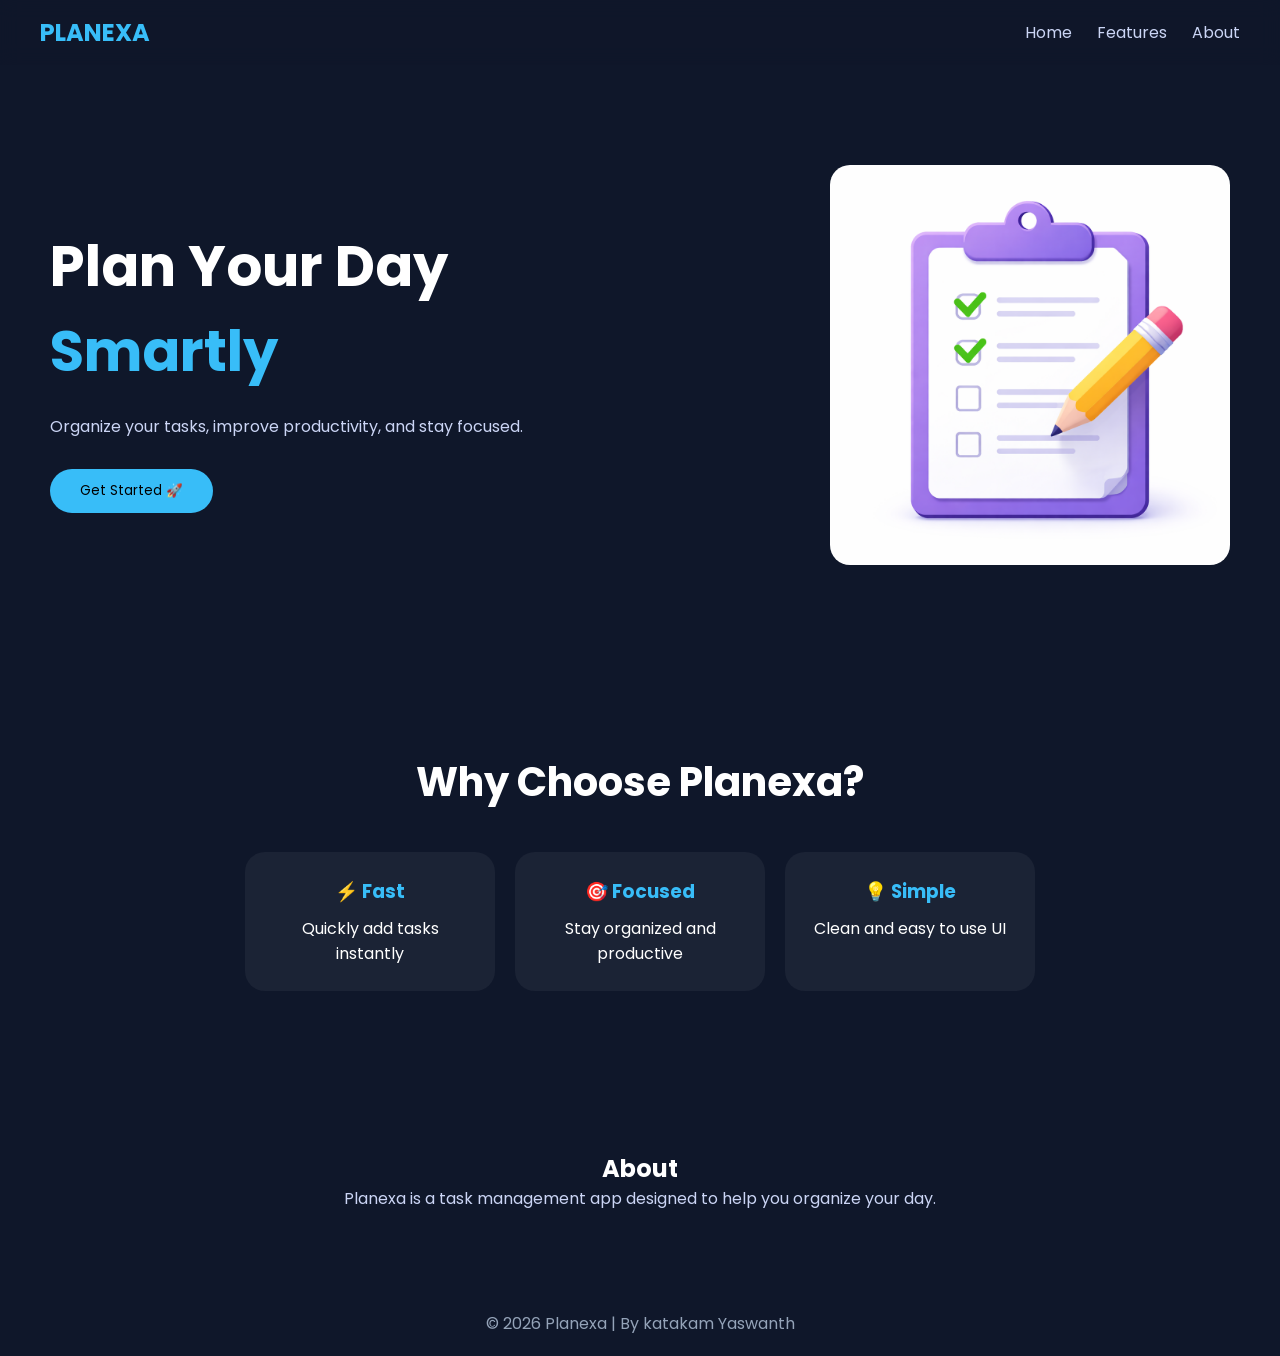
==== app.html @ 07accfc5 "uploded-planexa tasks and features" ====
<!DOCTYPE html>
<html lang="en">
<head>
  <meta charset="UTF-8">
  <meta name="viewport" content="width=device-width, initial-scale=1.0">
  <title>Planexa</title>

  <link href="https://fonts.googleapis.com/css2?family=Poppins:wght@300;500;700&display=swap" rel="stylesheet">

  <link rel="stylesheet" href="a.style.css">
</head>

<body>

  <!-- 🔥 NAVBAR -->
  <nav class="navbar">
    <h2>PLANEXA</h2>
    <div class="nav-links">
      <a href="#home">Home</a>
      <a href="#features">Features</a>
      <a href="#about">About</a>
    </div>
  </nav>

  <!-- 🚀 HOME -->
  <section id="home" class="hero">
    <div class="hero-text">
      <h1>Plan Your Day <span>Smartly</span></h1>
      <p>Organize your tasks, improve productivity, and stay focused.</p>
      <button onclick="startApp()">Get Started 🚀</button>
    </div>

    <div class="hero-image">
      <img src="./clipboard.png" alt="preview">
    </div>
  </section>

  <!-- 🎯 FEATURES -->
  <section id="features" class="features">
    <h2>Why Choose Planexa?</h2>

    <div class="cards">
      <div class="card">
        <h3>⚡ Fast</h3>
        <p>Quickly add tasks instantly</p>
      </div>

      <div class="card">
        <h3>🎯 Focused</h3>
        <p>Stay organized and productive</p>
      </div>

      <div class="card">
        <h3>💡 Simple</h3>
        <p>Clean and easy to use UI</p>
      </div>
    </div>
  </section>

  <!-- 💡 ABOUT -->
  <section id="about" class="about">
    <h2>About</h2>
    <p>
      Planexa is a task management app designed to help you
      organize your day.
    </p>
  </section>

  <!-- 🔚 FOOTER -->
  <footer>
    © 2026 Planexa | By katakam Yaswanth 
  </footer>

  <script>
    function startApp() {
      window.location.href = "index.html"; // your todo app page
    }
  </script>

</body>
</html>
---- a.style.css ----
* {
  margin: 0;
  padding: 0;
  box-sizing: border-box;
  font-family: 'Poppins', sans-serif;
}

html {
  scroll-behavior: smooth;
}

body {
  background: #0f172a;
  color: white;
}

/* 🔥 NAVBAR */
.navbar {
  position: sticky;
  top: 0;
  display: flex;
  justify-content: space-between;
  align-items: center;
  padding: 15px 40px;
  background: rgba(15,23,42,0.8);
  backdrop-filter: blur(10px);
  z-index: 1000;
}

.navbar h2 {
  color: #38bdf8;
}

.nav-links {
  display: flex;
  gap: 25px;
}

.nav-links a {
  text-decoration: none;
  color: #cbd5f5;
  position: relative;
  transition: 0.3s;
}

.nav-links a:hover {
  color: white;
}

.nav-links a::after {
  content: '';
  position: absolute;
  width: 0%;
  height: 2px;
  background: #38bdf8;
  left: 0;
  bottom: -5px;
  transition: 0.3s;
}

.nav-links a:hover::after {
  width: 100%;
}

/* 🚀 HERO */
.hero {
  display: flex;
  justify-content: space-between;
  align-items: center;
  padding: 100px 50px;
  flex-wrap: wrap;
}

.hero-text {
  max-width: 500px;
}

.hero-text h1 {
  font-size: 3.5rem;
  margin-bottom: 20px;
}

.hero-text span {
  color: #38bdf8;
}

.hero-text p {
  margin-bottom: 30px;
  color: #cbd5f5;
}

.hero-text button {
  padding: 12px 30px;
  border-radius: 30px;
  border: none;
  background: #38bdf8;
  cursor: pointer;
  transition: 0.3s;
}

.hero-text button:hover {
  transform: scale(1.1);
  box-shadow: 0 0 20px #38bdf8;
}

.hero-image {
  width: 400px;
}

.hero-image img {
  width: 100%;
  border-radius: 20px;
}

/* 🎯 FEATURES */
.features {
  padding: 80px 50px;
  text-align: center;
}

.features h2 {
  font-size: 2.5rem;
  margin-bottom: 40px;
}

.cards {
  display: flex;
  gap: 20px;
  justify-content: center;
  flex-wrap: wrap;
}

.card {
  background: rgba(255,255,255,0.05);
  padding: 25px;
  border-radius: 20px;
  width: 250px;
  transition: 0.3s;
}

.card:hover {
  transform: translateY(-10px);
  box-shadow: 0 10px 30px rgba(0,0,0,0.5);
}

.card h3 {
  color: #38bdf8;
  margin-bottom: 10px;
}

/* 💡 ABOUT */
.about {
  padding: 80px 20px;
  text-align: center;
}

.about p {
  max-width: 600px;
  margin: auto;
  color: #cbd5f5;
}

/* 🔚 FOOTER */
footer {
  text-align: center;
  padding: 20px;
  color: #94a3b8;
}
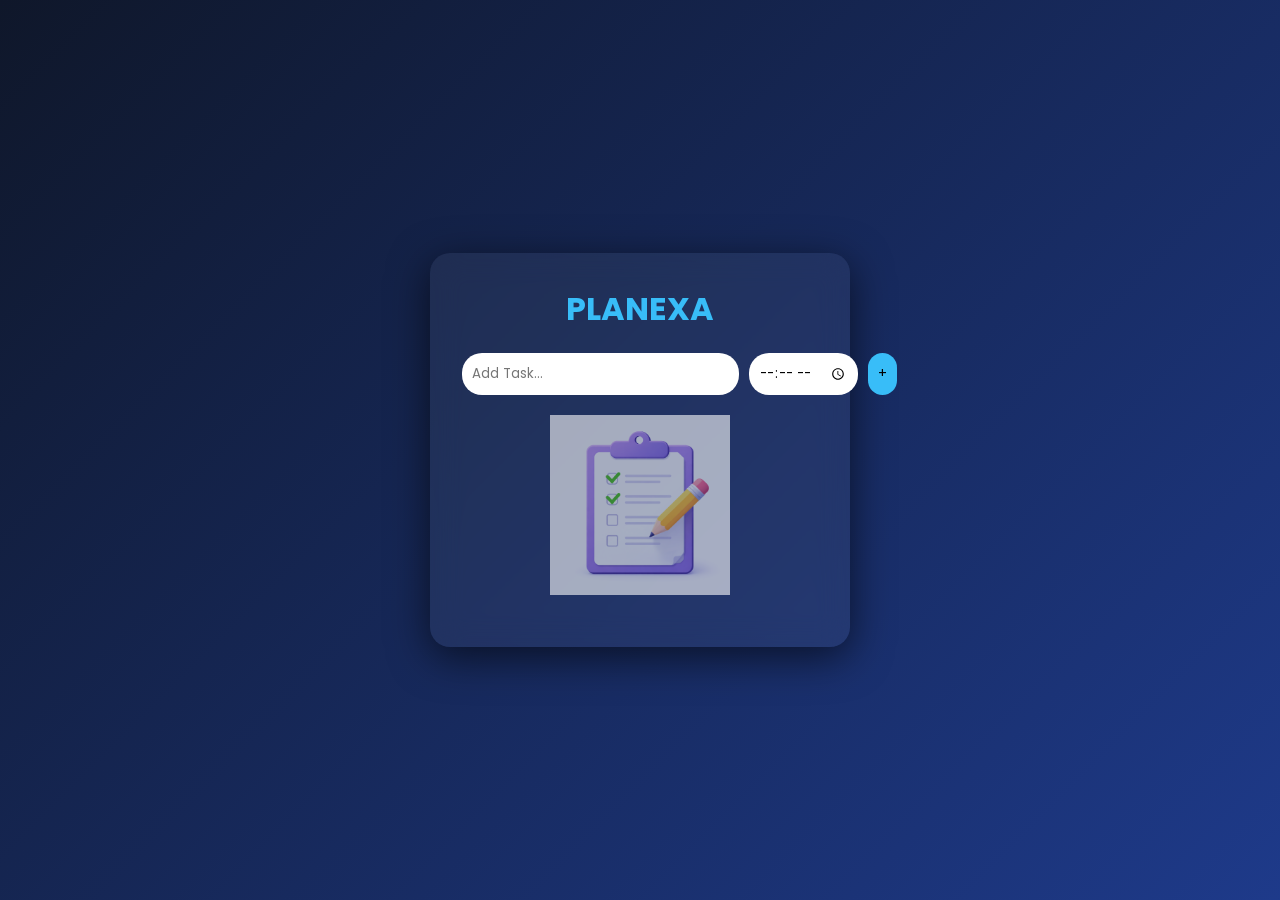
==== commit efb36900: "Add files via upload" ====
--- a/app.html
+++ b/app.html
@@ -3,79 +3,207 @@
 <head>
   <meta charset="UTF-8">
   <meta name="viewport" content="width=device-width, initial-scale=1.0">
-  <title>Planexa</title>
-
-  <link href="https://fonts.googleapis.com/css2?family=Poppins:wght@300;500;700&display=swap" rel="stylesheet">
-
-  <link rel="stylesheet" href="a.style.css">
+  <title>Planexa App</title>
+
+  <link href="https://fonts.googleapis.com/css2?family=Poppins&display=swap" rel="stylesheet">
+
+  <style>
+    * {
+      margin: 0;
+      padding: 0;
+      box-sizing: border-box;
+      font-family: 'Poppins', sans-serif;
+    }
+
+    body {
+      display: flex;
+      justify-content: center;
+      align-items: center;
+      min-height: 100vh;
+      background: linear-gradient(135deg, #0f172a, #1e3a8a);
+    }
+
+    .todo-app {
+      width: 100%;
+      max-width: 420px;
+      padding: 2rem;
+      border-radius: 20px;
+      background: rgba(255,255,255,0.05);
+      backdrop-filter: blur(15px);
+      box-shadow: 0 10px 40px rgba(0,0,0,0.6);
+      color: white;
+    }
+
+    h1 {
+      text-align: center;
+      margin-bottom: 20px;
+      color: #38bdf8;
+    }
+
+    .input-area {
+      display: flex;
+      gap: 10px;
+      margin-bottom: 20px;
+    }
+
+    input, button {
+      border: none;
+      outline: none;
+      border-radius: 20px;
+      padding: 10px;
+    }
+
+    #task-input {
+      flex: 1;
+    }
+
+    #task-time {
+      width: 120px;
+    }
+
+    button {
+      background: #38bdf8;
+      cursor: pointer;
+    }
+
+    ul {
+      list-style: none;
+    }
+
+    li {
+      display: flex;
+      align-items: center;
+      justify-content: space-between;
+      background: rgba(255,255,255,0.08);
+      padding: 10px;
+      border-radius: 10px;
+      margin-bottom: 10px;
+    }
+
+    .completed {
+      text-decoration: line-through;
+      opacity: 0.5;
+    }
+
+    .task-time {
+      font-size: 0.8rem;
+      color: #cbd5f5;
+    }
+
+    .delete-btn {
+      cursor: pointer;
+      background: none;
+      font-size: 1rem;
+    }
+
+    .empty-image {
+  display: block;
+  margin: 20px auto;
+  height: 180px;
+  opacity: 0.6;
+}
+
+  </style>
 </head>
 
 <body>
 
-  <!-- 🔥 NAVBAR -->
-  <nav class="navbar">
-    <h2>PLANEXA</h2>
-    <div class="nav-links">
-      <a href="#home">Home</a>
-      <a href="#features">Features</a>
-      <a href="#about">About</a>
-    </div>
-  </nav>
-
-  <!-- 🚀 HOME -->
-  <section id="home" class="hero">
-    <div class="hero-text">
-      <h1>Plan Your Day <span>Smartly</span></h1>
-      <p>Organize your tasks, improve productivity, and stay focused.</p>
-      <button onclick="startApp()">Get Started 🚀</button>
-    </div>
-
-    <div class="hero-image">
-      <img src="./clipboard.png" alt="preview">
-    </div>
-  </section>
-
-  <!-- 🎯 FEATURES -->
-  <section id="features" class="features">
-    <h2>Why Choose Planexa?</h2>
-
-    <div class="cards">
-      <div class="card">
-        <h3>⚡ Fast</h3>
-        <p>Quickly add tasks instantly</p>
-      </div>
-
-      <div class="card">
-        <h3>🎯 Focused</h3>
-        <p>Stay organized and productive</p>
-      </div>
-
-      <div class="card">
-        <h3>💡 Simple</h3>
-        <p>Clean and easy to use UI</p>
-      </div>
-    </div>
-  </section>
-
-  <!-- 💡 ABOUT -->
-  <section id="about" class="about">
-    <h2>About</h2>
-    <p>
-      Planexa is a task management app designed to help you
-      organize your day.
-    </p>
-  </section>
-
-  <!-- 🔚 FOOTER -->
-  <footer>
-    © 2026 Planexa | By katakam Yaswanth 
-  </footer>
-
-  <script>
-    function startApp() {
-      window.location.href = "index.html"; // your todo app page
-    }
-  </script>
+<div class="todo-app">
+  <h1>PLANEXA</h1>
+
+  <form class="input-area">
+    <input type="text" id="task-input" placeholder="Add Task...">
+    <input type="time" id="task-time">
+    <button type="submit">+</button>
+  </form>
+  
+  <ul id="task-list"></ul>
+  <img class="empty-image" src="./clipboard.png" alt="empty">
+</div>
+
+<script>
+document.addEventListener('DOMContentLoaded', () => {
+
+  const taskInput = document.getElementById('task-input');
+  const taskTime = document.getElementById('task-time');
+  const taskList = document.getElementById('task-list');
+  const emptyImage = document.querySelector('.empty-image');
+
+  /* 🔥 SHOW / HIDE IMAGE */
+  function toggleEmptyState() {
+    emptyImage.style.display =
+      taskList.children.length === 0 ? 'block' : 'none';
+  }
+
+  /* 💾 SAVE */
+  function saveTasks() {
+    localStorage.setItem('tasks', taskList.innerHTML);
+  }
+
+  /* 📥 LOAD */
+  function loadTasks() {
+    taskList.innerHTML = localStorage.getItem('tasks') || '';
+
+    document.querySelectorAll('.checkbox').forEach(cb => {
+      cb.addEventListener('change', handleCheck);
+    });
+
+    document.querySelectorAll('.delete-btn').forEach(btn => {
+      btn.addEventListener('click', deleteTask);
+    });
+
+    toggleEmptyState(); // 🔥 important
+  }
+
+  /* ✅ COMPLETE TASK */
+  function handleCheck(e) {
+    const text = e.target.parentElement.querySelector('.task-text');
+    text.classList.toggle('completed');
+    saveTasks();
+  }
+
+  /* 🗑️ DELETE TASK */
+  function deleteTask(e) {
+    e.target.parentElement.remove();
+    saveTasks();
+    toggleEmptyState(); // 🔥 important
+  }
+
+  /* ➕ ADD TASK */
+  document.querySelector('.input-area').addEventListener('submit', (e) => {
+    e.preventDefault();
+
+    const text = taskInput.value.trim();
+    const time = taskTime.value;
+
+    if (!text) return;
+
+    const li = document.createElement('li');
+
+    li.innerHTML = `
+      <input type="checkbox" class="checkbox">
+      <span class="task-text">${text}</span>
+      <span class="task-time">${time}</span>
+      <button class="delete-btn">🗑️</button>
+    `;
+
+    li.querySelector('.checkbox').addEventListener('change', handleCheck);
+    li.querySelector('.delete-btn').addEventListener('click', deleteTask);
+
+    taskList.appendChild(li);
+
+    taskInput.value = '';
+    taskTime.value = '';
+
+    saveTasks();
+    toggleEmptyState(); // 🔥 important
+  });
+
+  /* 🚀 INIT */
+  loadTasks();
+});
+</script>
 
 </body>
-</html>+</html>
+
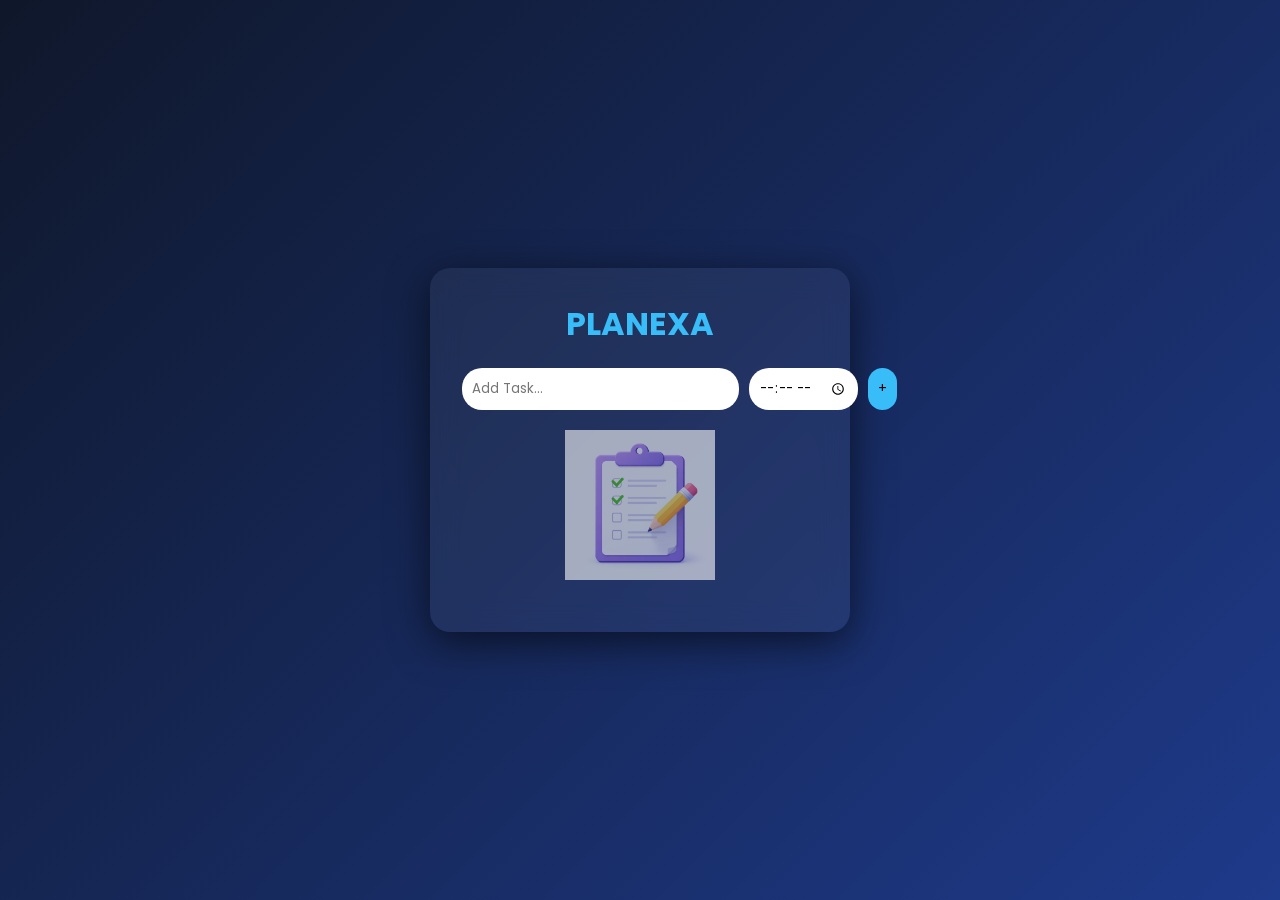
==== commit c5a63dae: "Add files via upload" ====
--- a/app.html
+++ b/app.html
@@ -21,6 +21,7 @@
       align-items: center;
       min-height: 100vh;
       background: linear-gradient(135deg, #0f172a, #1e3a8a);
+      padding: 10px;
     }
 
     .todo-app {
@@ -40,6 +41,7 @@
       color: #38bdf8;
     }
 
+    /* INPUT AREA */
     .input-area {
       display: flex;
       gap: 10px;
@@ -66,6 +68,7 @@
       cursor: pointer;
     }
 
+    /* TASK LIST */
     ul {
       list-style: none;
     }
@@ -78,6 +81,7 @@
       padding: 10px;
       border-radius: 10px;
       margin-bottom: 10px;
+      gap: 10px;
     }
 
     .completed {
@@ -93,15 +97,40 @@
     .delete-btn {
       cursor: pointer;
       background: none;
-      font-size: 1rem;
-    }
-
+    }
+
+    /* EMPTY IMAGE */
     .empty-image {
-  display: block;
-  margin: 20px auto;
-  height: 180px;
-  opacity: 0.6;
-}
+      display: block;
+      margin: 20px auto;
+      height: 150px;
+      opacity: 0.6;
+    }
+
+    /* 📱 RESPONSIVE DESIGN */
+    @media (max-width: 768px) {
+
+      .input-area {
+        flex-direction: column;
+      }
+
+      #task-time {
+        width: 100%;
+      }
+
+      input, button {
+        width: 100%;
+      }
+
+      li {
+        flex-direction: column;
+        align-items: flex-start;
+      }
+
+      h1 {
+        font-size: 1.5rem;
+      }
+    }
 
   </style>
 </head>
@@ -116,8 +145,10 @@
     <input type="time" id="task-time">
     <button type="submit">+</button>
   </form>
-  
+
   <ul id="task-list"></ul>
+
+  <!-- 📋 EMPTY STATE IMAGE -->
   <img class="empty-image" src="./clipboard.png" alt="empty">
 </div>
 
@@ -129,18 +160,18 @@
   const taskList = document.getElementById('task-list');
   const emptyImage = document.querySelector('.empty-image');
 
-  /* 🔥 SHOW / HIDE IMAGE */
+  /* SHOW / HIDE IMAGE */
   function toggleEmptyState() {
     emptyImage.style.display =
       taskList.children.length === 0 ? 'block' : 'none';
   }
 
-  /* 💾 SAVE */
+  /* SAVE */
   function saveTasks() {
     localStorage.setItem('tasks', taskList.innerHTML);
   }
 
-  /* 📥 LOAD */
+  /* LOAD */
   function loadTasks() {
     taskList.innerHTML = localStorage.getItem('tasks') || '';
 
@@ -152,24 +183,24 @@
       btn.addEventListener('click', deleteTask);
     });
 
-    toggleEmptyState(); // 🔥 important
-  }
-
-  /* ✅ COMPLETE TASK */
+    toggleEmptyState();
+  }
+
+  /* COMPLETE */
   function handleCheck(e) {
     const text = e.target.parentElement.querySelector('.task-text');
     text.classList.toggle('completed');
     saveTasks();
   }
 
-  /* 🗑️ DELETE TASK */
+  /* DELETE */
   function deleteTask(e) {
     e.target.parentElement.remove();
     saveTasks();
-    toggleEmptyState(); // 🔥 important
-  }
-
-  /* ➕ ADD TASK */
+    toggleEmptyState();
+  }
+
+  /* ADD TASK */
   document.querySelector('.input-area').addEventListener('submit', (e) => {
     e.preventDefault();
 
@@ -196,14 +227,12 @@
     taskTime.value = '';
 
     saveTasks();
-    toggleEmptyState(); // 🔥 important
+    toggleEmptyState();
   });
 
-  /* 🚀 INIT */
   loadTasks();
 });
 </script>
 
 </body>
-</html>
-
+</html>
